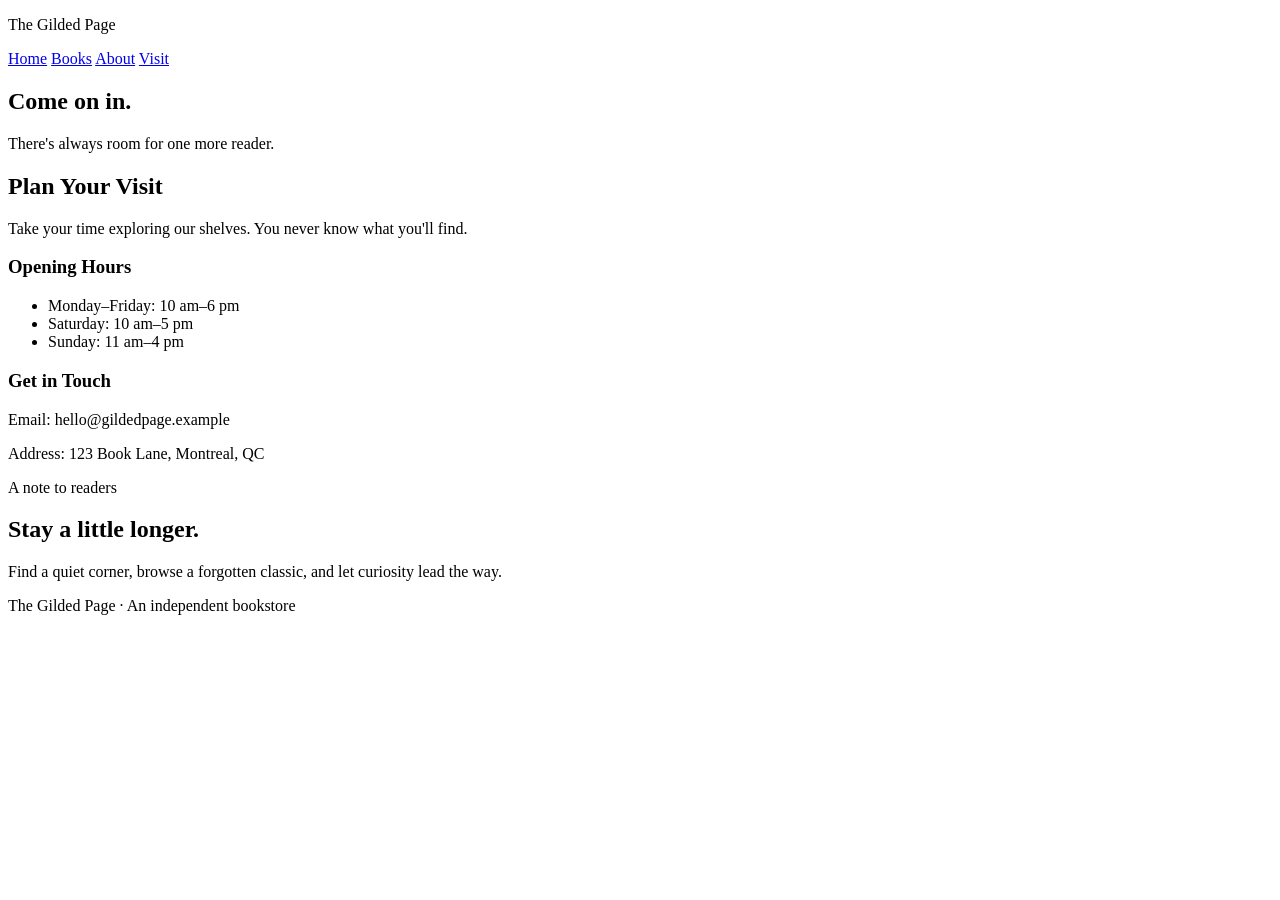
==== visit.html @ 1e81d4c2 "Add files via upload" ====
<!DOCTYPE html>
<html lang="en">
<head>
  <meta charset="UTF-8">
  <meta name="viewport" content="width=device-width, initial-scale=1.0">
  <title>The Gilded Page | Visit</title>
  <link rel="stylesheet" href="css/style.css">
</head>
<body>

  <header>
    <p class="logo">The Gilded Page</p>

    <nav>
      <a href="index.html">Home</a>
      <a href="books.html">Books</a>
      <a href="about.html">About</a>
      <a href="visit.html">Visit</a>
    </nav>
  </header>

  <main>
    <section class="page-intro">
      <h1>Come on in.</h1>
      <p>There's always room for one more reader.</p>
    </section>

    <section class="visit-layout">
      <div class="visit-info">
        <h2>Plan Your Visit</h2>
        <p>Take your time exploring our shelves. You never know what you'll find.</p>

        <h3>Opening Hours</h3>
        <ul>
          <li>Monday–Friday: 10 am–6 pm</li>
          <li>Saturday: 10 am–5 pm</li>
          <li>Sunday: 11 am–4 pm</li>
        </ul>

        <h3>Get in Touch</h3>
        <p>Email: hello@gildedpage.example</p>
        <p>Address: 123 Book Lane, Montreal, QC</p>
      </div>

      <aside class="visit-note">
        <p class="eyebrow">A note to readers</p>
        <h2>Stay a little longer.</h2>
        <p>Find a quiet corner, browse a forgotten classic, and let curiosity lead the way.</p>
      </aside>
    </section>
  </main>

  <footer>
    <p>The Gilded Page · An independent bookstore</p>
  </footer>

</body>
</html>
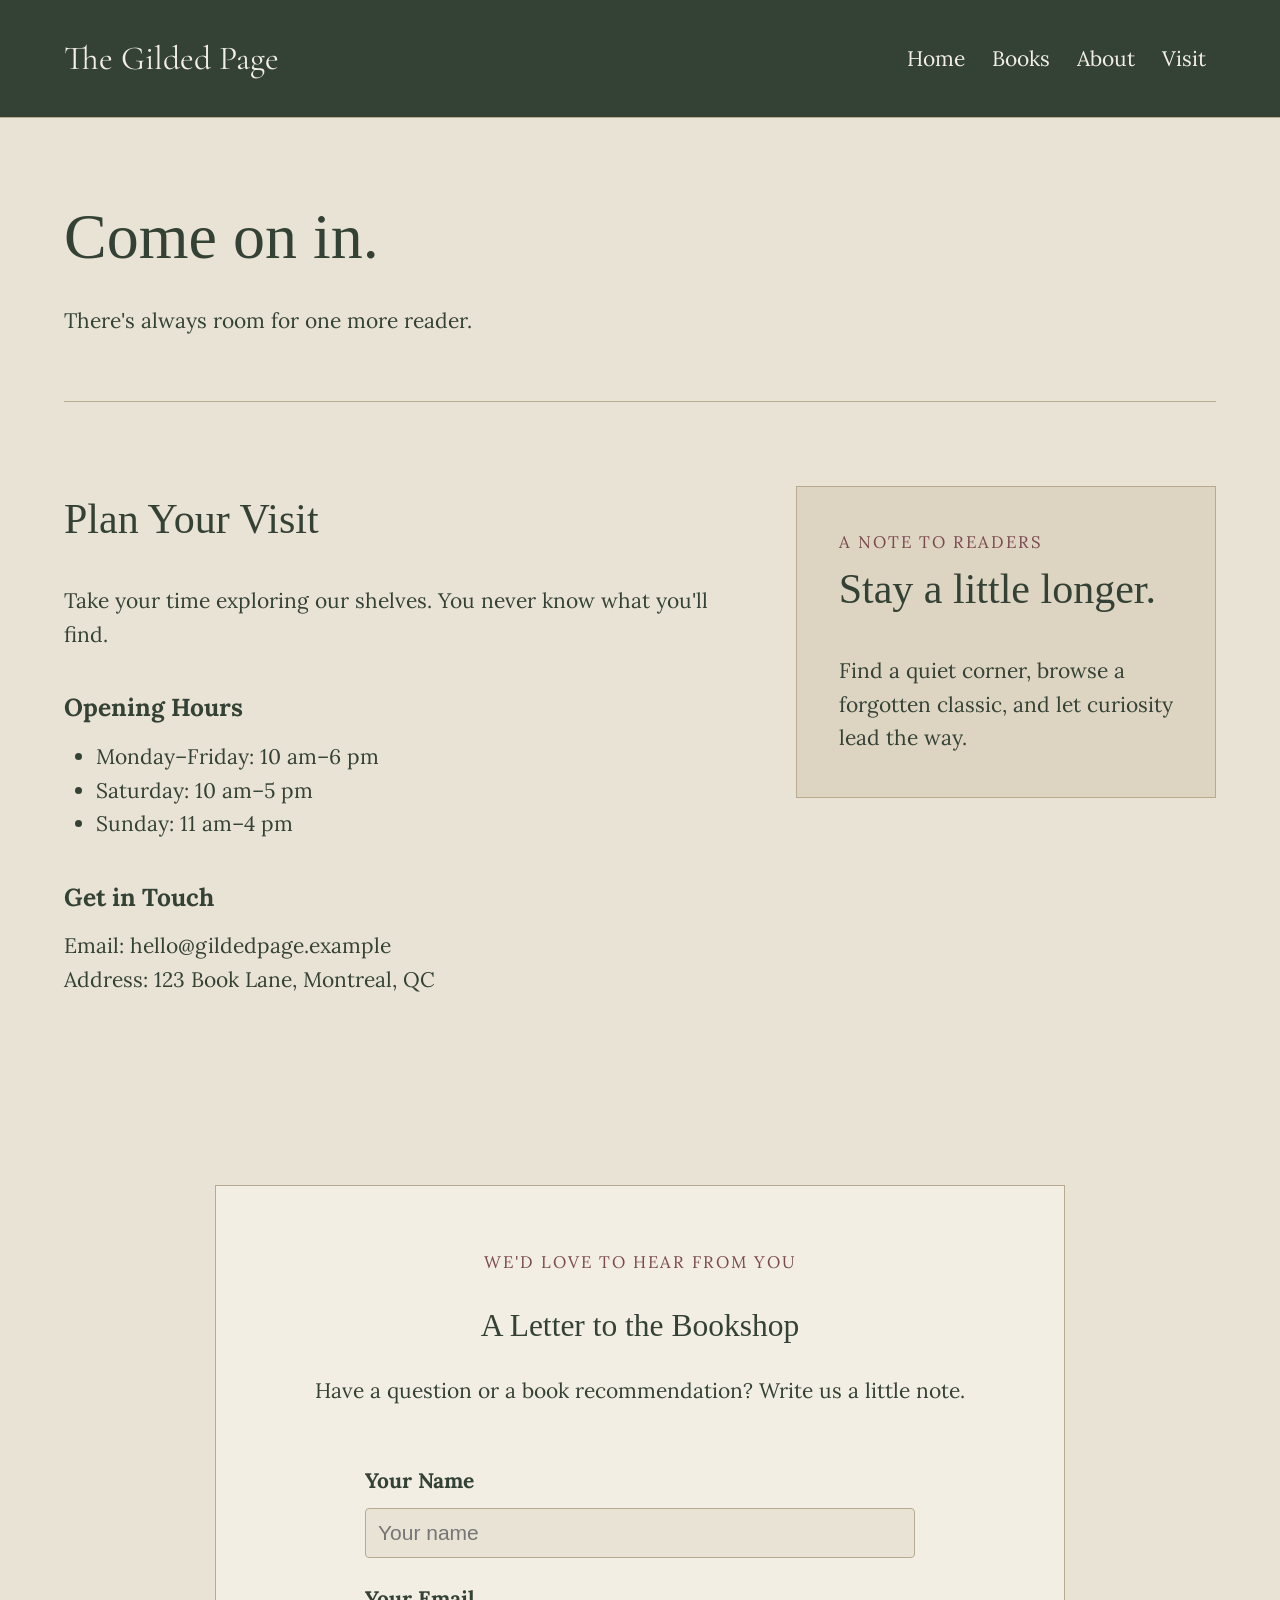
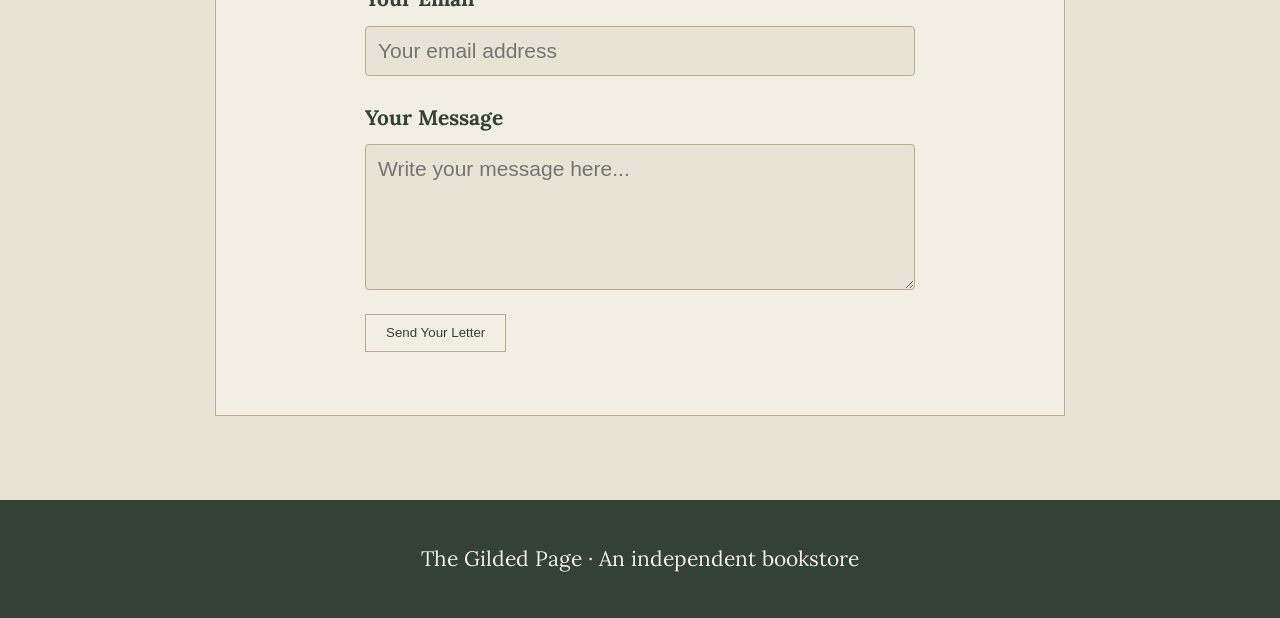
==== commit e0f8d717: "Update bookstore design and video" ====
--- a/visit.html
+++ b/visit.html
@@ -1,59 +1,113 @@
+<!doctype html>
+<html lang="en">
+  <head>
+    <meta charset="UTF-8" />
+    <meta name="viewport" content="width=device-width, initial-scale=1.0" />
+    <title>The Gilded Page | Visit</title>
+    <link rel="stylesheet" href="css/style.css" />
+  </head>
 
-<!DOCTYPE html>
-<html lang="en">
-<head>
-  <meta charset="UTF-8">
-  <meta name="viewport" content="width=device-width, initial-scale=1.0">
-  <title>The Gilded Page | Visit</title>
-  <link rel="stylesheet" href="css/style.css">
-</head>
-<body>
+  <body>
+    <header>
+      <p class="logo">The Gilded Page</p>
 
-  <header>
-    <p class="logo">The Gilded Page</p>
+      <nav>
+        <a href="index.html">Home</a>
+        <a href="books.html">Books</a>
+        <a href="about.html">About</a>
+        <a href="visit.html">Visit</a>
+      </nav>
+    </header>
 
-    <nav>
-      <a href="index.html">Home</a>
-      <a href="books.html">Books</a>
-      <a href="about.html">About</a>
-      <a href="visit.html">Visit</a>
-    </nav>
-  </header>
+    <main>
+      <section class="page-intro">
+        <h1>Come on in.</h1>
+        <p>There's always room for one more reader.</p>
+      </section>
 
-  <main>
-    <section class="page-intro">
-      <h1>Come on in.</h1>
-      <p>There's always room for one more reader.</p>
-    </section>
+      <section class="visit-layout">
+        <div class="visit-info">
+          <h2>Plan Your Visit</h2>
 
-    <section class="visit-layout">
-      <div class="visit-info">
-        <h2>Plan Your Visit</h2>
-        <p>Take your time exploring our shelves. You never know what you'll find.</p>
+          <p>
+            Take your time exploring our shelves. You never know what you'll
+            find.
+          </p>
 
-        <h3>Opening Hours</h3>
-        <ul>
-          <li>Monday–Friday: 10 am–6 pm</li>
-          <li>Saturday: 10 am–5 pm</li>
-          <li>Sunday: 11 am–4 pm</li>
-        </ul>
+          <h3>Opening Hours</h3>
 
-        <h3>Get in Touch</h3>
-        <p>Email: hello@gildedpage.example</p>
-        <p>Address: 123 Book Lane, Montreal, QC</p>
-      </div>
+          <ul>
+            <li>Monday–Friday: 10 am–6 pm</li>
+            <li>Saturday: 10 am–5 pm</li>
+            <li>Sunday: 11 am–4 pm</li>
+          </ul>
 
-      <aside class="visit-note">
-        <p class="eyebrow">A note to readers</p>
-        <h2>Stay a little longer.</h2>
-        <p>Find a quiet corner, browse a forgotten classic, and let curiosity lead the way.</p>
-      </aside>
-    </section>
-  </main>
+          <h3>Get in Touch</h3>
 
-  <footer>
-    <p>The Gilded Page · An independent bookstore</p>
-  </footer>
+          <p>Email: hello@gildedpage.example</p>
+          <p>Address: 123 Book Lane, Montreal, QC</p>
+        </div>
 
-</body>
+        <aside class="visit-note">
+          <p class="eyebrow">A note to readers</p>
+
+          <h2>Stay a little longer.</h2>
+
+          <p>
+            Find a quiet corner, browse a forgotten classic, and let curiosity
+            lead the way.
+          </p>
+        </aside>
+      </section>
+
+      <!-- CONTACT FORM -->
+
+      <section class="contact-section">
+        <p class="eyebrow">We'd love to hear from you</p>
+
+        <h2>A Letter to the Bookshop</h2>
+
+        <p>Have a question or a book recommendation? Write us a little note.</p>
+
+        <form
+          id="contact-form"
+          action="https://formspree.io/f/xqpqwolk"
+          method="POST"
+        >
+          <label for="name">Your Name</label>
+          <input
+            type="text"
+            id="name"
+            name="name"
+            placeholder="Your name"
+            required
+          />
+
+          <label for="email">Your Email</label>
+          <input
+            type="email"
+            id="email"
+            name="email"
+            placeholder="Your email address"
+            required
+          />
+
+          <label for="message">Your Message</label>
+          <textarea
+            id="message"
+            name="message"
+            rows="5"
+            placeholder="Write your message here..."
+            required
+          ></textarea>
+
+          <button type="submit" class="button">Send Your Letter</button>
+        </form>
+      </section>
+    </main>
+
+    <footer>
+      <p>The Gilded Page · An independent bookstore</p>
+    </footer>
+  </body>
 </html>
--- a/css/style.css
+++ b/css/style.css
@@ -0,0 +1,605 @@
+
+/* GOOGLE FONTS */
+@import url("https://fonts.googleapis.com/css2?family=Cormorant+Garamond:wght@400;500;600;700&family=Lora:wght@400;500;600;700&display=swap");
+
+
+/* THE GILDED PAGE COLOUR PALETTE */
+
+:root {
+  --olive: #344235;
+  --stone: #E9E3D6;
+  --ivory: #F3EEE4;
+  --rose: #7A4A50;
+  --taupe: #B8AA8E;
+  --paper: #DDD4C2;
+}
+
+
+/* BASIC RESET */
+
+* {
+  margin: 0;
+  padding: 0;
+  box-sizing: border-box;
+}
+
+
+/* FONTS */
+
+.abril-fatface-regular {
+  font-family: "Abril Fatface", serif;
+  font-weight: 400;
+  font-style: normal;
+}
+
+
+/* GENERAL STYLING */
+
+html {
+  font-size: calc(16px + 0.390625vw);
+}
+
+body {
+  background-color: var(--stone);
+  color: var(--olive);
+  font-family: "Lora", serif;
+  font-size: 1rem;
+  line-height: 1.6;
+}
+
+
+/* HEADER AND NAVIGATION */
+
+header {
+  display: flex;
+  justify-content: space-between;
+  align-items: center;
+  padding: 1.5em 5%;
+  background-color: var(--olive);
+  border-bottom: 1px solid var(--taupe);
+  color: var(--ivory);
+}
+
+.logo {
+  font-family: "Cormorant Garamond", serif;
+  font-weight: 400;
+  font-size: 1.6em;
+  color: var(--ivory);
+}
+
+nav a {
+  color: var(--ivory);
+  text-decoration: none;
+  padding: 0 0.5em;
+  transition: color 0.3s ease;
+}
+
+nav a:hover {
+  color: var(--taupe);
+  text-decoration: underline;
+}
+
+
+/* MAIN CONTENT */
+
+main {
+  width: 90%;
+  max-width: 1200px;
+  margin: 0 auto;
+}
+
+
+/* HOMEPAGE INTRO AND VIDEO */
+
+.intro {
+  padding: 5em 5%;
+  min-height: 500px;
+ background-color: var(--olive);
+  background-size: cover;
+  background-position: center;
+  background-repeat: no-repeat;
+  color: var(--ivory);
+
+  display: flex;
+  flex-direction: column;
+  justify-content: center;
+  align-items: flex-start;
+
+  position: relative;
+}
+
+.intro-video {
+  position: absolute;
+  top: 0;
+  left: 0;
+  width: 100%;
+  height: 100%;
+  object-fit: cover;
+  z-index: 0;
+}
+
+.intro > *:not(.intro-video) {
+  position: relative;
+  z-index: 1;
+}
+
+
+/* HEADLINE ANIMATION */
+
+.intro h1 {
+  animation: headlineFade 1.5s ease-out both;
+  text-shadow: 2px 3px 8px rgba(0, 0, 0, 0.55);
+}
+
+@keyframes headlineFade {
+  from {
+    opacity: 0;
+    transform: translateY(10px);
+  }
+
+  to {
+    opacity: 1;
+    transform: translateY(0);
+  }
+}
+
+
+/* SHOP LABEL */
+
+.shop-label {
+  position: absolute;
+  top: 0;
+  right: 0;
+  margin: 0;
+  border: 1px solid var(--ivory);
+  padding: 0.5em 1em;
+  font-size: 0.8em;
+  letter-spacing: 2px;
+  text-transform: uppercase;
+  background-color: rgba(52, 66, 53, 0.75);
+
+  animation: labelFade 1.5s ease-out both;
+  animation-delay: 0.3s;
+}
+
+@keyframes labelFade {
+  from {
+    opacity: 0;
+  }
+
+  to {
+    opacity: 1;
+  }
+}
+
+
+/* BUTTONS */
+
+.button {
+  display: inline-block;
+  margin-top: 1.5em;
+  padding: 0.8em 1.5em;
+  background-color: var(--ivory);
+  color: var(--olive);
+  text-decoration: none;
+  border: 1px solid var(--taupe);
+  transition: background-color 0.3s ease, color 0.3s ease;
+}
+
+.button:hover {
+  background-color: var(--rose);
+  color: var(--ivory);
+}
+
+
+/* FOOTER */
+
+footer {
+  background-color: var(--olive);
+  color: var(--ivory);
+  padding: 2em 5%;
+  text-align: center;
+}
+
+
+/* FEATURED BOOKS */
+
+.featured {
+  padding: 4em 0;
+}
+
+.featured h2 {
+  font-family: "Abril Fatface", serif;
+  font-weight: 400;
+  font-size: 2.5rem;
+  margin-bottom: 0.25em;
+}
+
+.section-intro {
+  margin-bottom: 2em;
+}
+
+.book-grid {
+  display: grid;
+  grid-template-columns: repeat(3, 1fr);
+  gap: 2em;
+}
+
+.book {
+  background-color: var(--ivory);
+  padding: 1em;
+  border: 1px solid var(--taupe);
+  transition: transform 0.3s ease, box-shadow 0.3s ease;
+}
+
+.book:hover {
+  transform: translateY(-5px);
+  box-shadow: 0 8px 18px rgba(52, 66, 53, 0.15);
+}
+
+.book img {
+  display: block;
+  width: 100%;
+  height: 280px;
+  object-fit: cover;
+  margin-bottom: 1em;
+}
+
+.book h3 {
+  font-family: "Abril Fatface", serif;
+  font-weight: 400;
+  margin-bottom: 0.5em;
+}
+
+.book p {
+  font-size: 0.95rem;
+}
+
+
+/* INDIVIDUAL PAGE INTRO */
+
+.page-intro {
+  padding: 4em 0 3em;
+  border-bottom: 1px solid var(--taupe);
+}
+
+.page-intro h1 {
+  font-family: "Abril Fatface", serif;
+  font-weight: 400;
+  font-size: clamp(2.5rem, 5vw, 4rem);
+  line-height: 1.1;
+  margin-bottom: 0.5em;
+}
+
+.page-intro p {
+  max-width: 650px;
+}
+
+
+/* BOOK CATALOGUE */
+
+.catalogue {
+  padding: 3em 0 5em;
+}
+
+.catalogue h2 {
+  font-family: "Abril Fatface", serif;
+  font-weight: 400;
+  font-size: 2rem;
+  margin-bottom: 1.5em;
+}
+
+
+/* ABOUT PAGE */
+
+.about-layout {
+  display: grid;
+  grid-template-columns: 1fr 1fr;
+  gap: 3em;
+  align-items: center;
+  padding: 5em 0;
+}
+
+.about-text h1 {
+  font-family: "Abril Fatface", serif;
+  font-weight: 400;
+  font-size: clamp(2.5rem, 4vw, 3.5rem);
+  line-height: 1.1;
+  margin-bottom: 0.75em;
+}
+
+.about-text p {
+  margin-bottom: 1.25em;
+}
+
+.eyebrow {
+  color: var(--rose);
+  text-transform: uppercase;
+  letter-spacing: 2px;
+  font-size: 0.8rem;
+}
+
+.about-image img {
+  display: block;
+  width: 100%;
+  height: 480px;
+  object-fit: cover;
+}
+
+
+/* VISIT PAGE */
+
+.visit-layout {
+  display: flex;
+  gap: 3em;
+  align-items: flex-start;
+  padding: 4em 0 5em;
+}
+
+.visit-info {
+  flex: 2;
+}
+
+.visit-info h2,
+.visit-note h2 {
+  font-family: "Abril Fatface", serif;
+  font-weight: 400;
+  font-size: 2rem;
+  margin-bottom: 0.75em;
+}
+
+.visit-info h3 {
+  margin-top: 1.5em;
+  margin-bottom: 0.5em;
+}
+
+.visit-info ul {
+  padding-left: 1.5em;
+}
+
+.visit-note {
+  flex: 1;
+  padding: 2em;
+  background-color: var(--paper);
+  border: 1px solid var(--taupe);
+}
+
+
+/* CONTACT FORM */
+
+.contact-section {
+  margin: 4em auto;
+  padding: 3em 2em;
+  max-width: 850px;
+  background-color: var(--ivory);
+  border: 1px solid var(--taupe);
+  text-align: center;
+}
+
+.contact-section h2 {
+  margin-bottom: 0.7em;
+  font-family: "Abril Fatface", serif;
+  font-weight: 400;
+}
+
+.contact-section > p {
+  margin-bottom: 1.5em;
+  line-height: 1.6;
+}
+
+.contact-section form {
+  display: flex;
+  flex-direction: column;
+  gap: 10px;
+  max-width: 550px;
+  margin: 2em auto 0;
+  text-align: left;
+}
+
+.contact-section label {
+  font-weight: bold;
+  margin-top: 0.7em;
+}
+
+.contact-section input,
+.contact-section textarea {
+  width: 100%;
+  padding: 12px;
+  border: 1px solid var(--taupe);
+  border-radius: 4px;
+  background-color: var(--stone);
+  color: var(--olive);
+  font-family: Inter, sans-serif;
+  font-size: 1rem;
+  transition: border-color 0.3s ease,
+              background-color 0.3s ease;
+}
+
+.contact-section input:focus,
+.contact-section textarea:focus {
+  outline: none;
+  border-color: var(--olive);
+  background-color: #fff;
+}
+
+.contact-section textarea {
+  resize: vertical;
+  min-height: 140px;
+}
+
+.contact-section button {
+  align-self: flex-start;
+  cursor: pointer;
+  font-family: Inter, sans-serif;
+  margin-top: 1em;
+}
+
+
+/* TABLET RESPONSIVE DESIGN */
+
+@media (max-width: 800px) {
+
+  .book-grid {
+    grid-template-columns: repeat(2, 1fr);
+  }
+
+  header {
+    flex-direction: column;
+    gap: 1em;
+  }
+
+  nav {
+    display: flex;
+    flex-wrap: wrap;
+    justify-content: center;
+    gap: 0.5em;
+  }
+
+  .about-layout {
+    grid-template-columns: 1fr;
+  }
+
+  .about-image img {
+    height: 320px;
+  }
+
+  .visit-layout {
+    flex-direction: column;
+  }
+
+  .visit-info,
+  .visit-note {
+    width: 100%;
+  }
+}
+
+
+/* MOBILE RESPONSIVE DESIGN */
+
+@media (max-width: 550px) {
+
+  body {
+    font-size: 1rem;
+  }
+
+  header {
+    flex-direction: column;
+    gap: 1em;
+    padding: 1em 4%;
+  }
+
+  .logo {
+    font-size: 1.4em;
+  }
+
+  nav {
+    display: flex;
+    flex-wrap: wrap;
+    justify-content: center;
+    gap: 0.4em;
+  }
+
+  nav a {
+    padding: 0.3em;
+    font-size: 0.9em;
+  }
+
+  main {
+    width: 92%;
+  }
+
+  .intro {
+    min-height: 380px;
+    padding: 4em 5%;
+  }
+
+  .intro h1 {
+    font-size: 2.2rem;
+    line-height: 1.15;
+  }
+
+  .shop-label {
+    font-size: 0.65em;
+  }
+
+  .book-grid {
+    grid-template-columns: 1fr;
+    gap: 1.5em;
+  }
+
+  .featured h2 {
+    font-size: 2rem;
+  }
+
+  .book img {
+    height: 240px;
+  }
+
+  footer {
+    padding: 1.5em 4%;
+  }
+
+  .contact-section {
+    padding: 2em 1em;
+    margin: 2em auto;
+  }
+
+  .contact-section form {
+    width: 100%;
+  }
+}
+
+/* POSITION EST. 1987 IN THE VIDEO CORNER */
+
+.intro {
+  position: relative;
+}
+
+.intro .shop-label {
+  position: absolute;
+  top: 15px;
+  right: 0;
+  left: auto;
+  margin: 0;
+  z-index: 2;
+}
+
+/* SOFT DARK OVERLAY OVER VIDEO */
+
+.intro::after {
+  content: "";
+  position: absolute;
+  inset: 0;
+  background: rgba(52, 66, 53, 0.45);
+  z-index: 1;
+  pointer-events: none;
+}
+
+.intro > *:not(.intro-video) {
+  position: relative;
+  z-index: 2;
+}
+
+/* KEEP EST. 1987 IN THE TOP-RIGHT CORNER */
+
+.intro .shop-label {
+  position: absolute;
+  top: 15px;
+  right: 0;
+  left: auto;
+  margin: 0;
+  z-index: 3;
+}
+
+/* HOMEPAGE FEATURED SECTION TYPOGRAPHY */
+
+.featured h2,
+.book h3 {
+  font-family: "Cormorant Garamond", serif;
+  font-weight: 600;
+}
+
+.section-intro,
+.book p {
+  font-family: "Lora", serif;
+}
